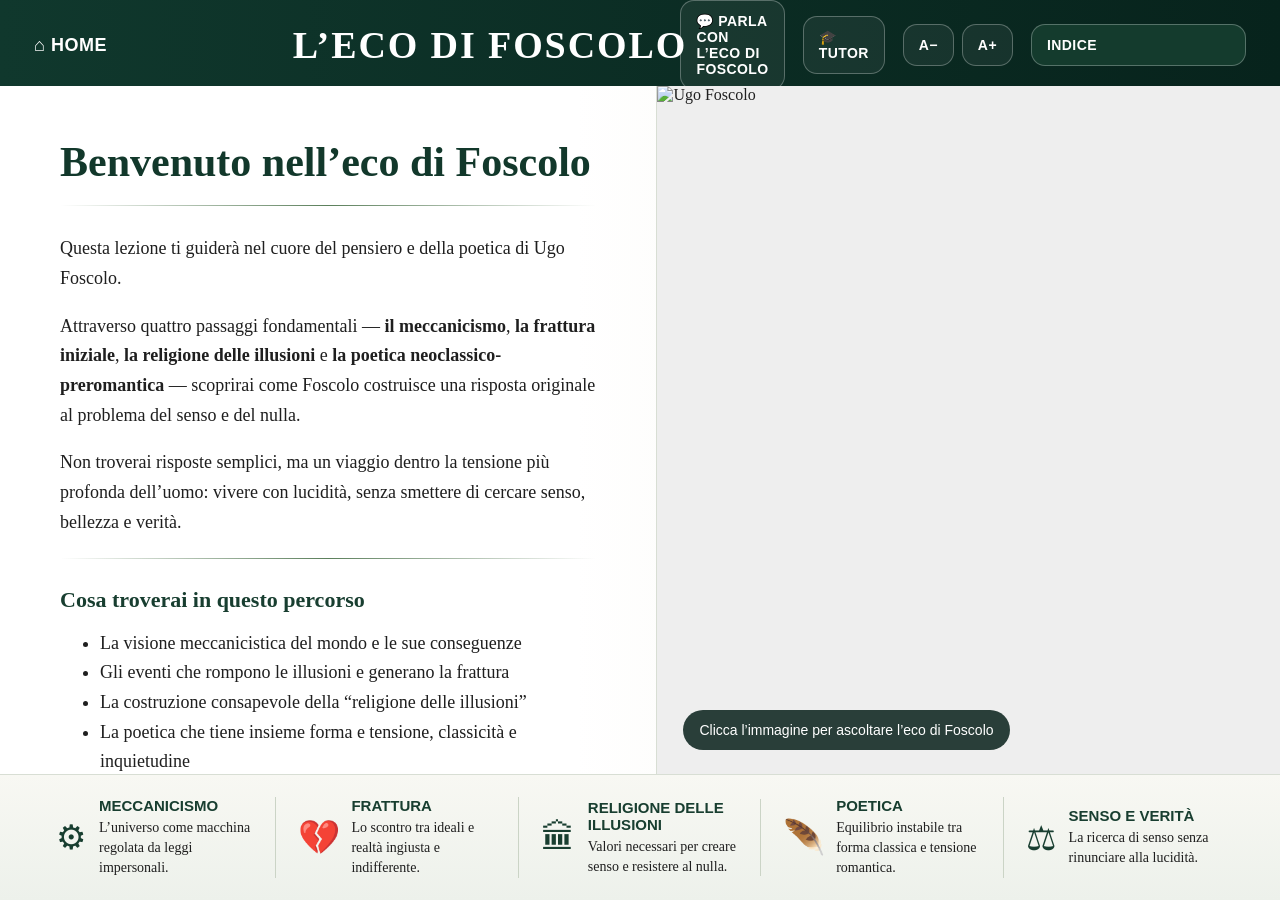
==== index.html @ e1957ee9 "Add files via upload" ====
<!DOCTYPE html><html lang="it"><head><meta charset="UTF-8"><meta name="viewport" content="width=device-width, initial-scale=1.0"><title>L’eco di Foscolo</title><link rel="manifest" href="/manifest.webmanifest"><link rel="stylesheet" href="/style.css"></head><body><div class="app"><header class="topbar"><div class="nav-left"><a class="nav-link home" href="/index.html">⌂ HOME</a></div><div class="brand">L’ECO DI FOSCOLO</div><nav class="nav-right"><a class="nav-link" href="/chatbot-eco.html">💬 PARLA CON<br>L’ECO DI FOSCOLO</a><a class="nav-link" href="/tutor.html">🎓 TUTOR</a><div class="font-controls"><button class="font-btn" data-font-minus>A−</button><button class="font-btn" data-font-plus>A+</button></div><div class="select-wrap"><select data-index><option value="">INDICE</option><option value="/lezioni/meccanicismo.html">1. Meccanicismo</option><option value="/lezioni/frattura.html">2. Frattura iniziale</option><option value="/lezioni/religione-illusioni.html">3. Religione delle illusioni</option><option value="/lezioni/poetica.html">4. Poetica</option><option value="/lezioni/sintesi.html">Sintesi unitaria</option><option value="/test/test-foscolo.html">Test finale</option></select></div></nav></header><main class="main "><section class="content-panel"><h1>Benvenuto nell’eco di Foscolo</h1><div class="intro-rule"></div><p>Questa lezione ti guiderà nel cuore del pensiero e della poetica di Ugo Foscolo.</p><p>Attraverso quattro passaggi fondamentali — <strong>il meccanicismo</strong>, <strong>la frattura iniziale</strong>, <strong>la religione delle illusioni</strong> e <strong>la poetica neoclassico-preromantica</strong> — scoprirai come Foscolo costruisce una risposta originale al problema del senso e del nulla.</p><p>Non troverai risposte semplici, ma un viaggio dentro la tensione più profonda dell’uomo: vivere con lucidità, senza smettere di cercare senso, bellezza e verità.</p><div class="intro-rule"></div><h3>Cosa troverai in questo percorso</h3><ul><li>La visione meccanicistica del mondo e le sue conseguenze</li><li>Gli eventi che rompono le illusioni e generano la frattura</li><li>La costruzione consapevole della “religione delle illusioni”</li><li>La poetica che tiene insieme forma e tensione, classicità e inquietudine</li><li>Un test finale per verificare e consolidare ciò che hai imparato</li></ul></section><aside class="sidecar" id="sidecar"><img src="/immagini/foscolo.png" alt="Ugo Foscolo"><div class="click-hint">Clicca l’immagine per ascoltare l’eco di Foscolo</div></aside><script>document.addEventListener('DOMContentLoaded',()=>{const side=document.getElementById('sidecar');side.addEventListener('click',()=>{side.innerHTML='<iframe src="https://www.youtube.com/embed/9wWYBl2ulKw?autoplay=1&playsinline=1" title="L eco di Foscolo" allow="accelerometer; autoplay; clipboard-write; encrypted-media; gyroscope; picture-in-picture; web-share" allowfullscreen></iframe><button onclick="location.reload()">torna all’immagine</button>'},{once:true})})</script></main><footer class="concept-footer"><div class="concept"><div class="icon">⚙</div><div><strong>MECCANICISMO</strong><span>L’universo come macchina regolata da leggi impersonali.</span></div></div><div class="concept"><div class="icon">💔</div><div><strong>FRATTURA</strong><span>Lo scontro tra ideali e realtà ingiusta e indifferente.</span></div></div><div class="concept"><div class="icon">🏛</div><div><strong>RELIGIONE DELLE ILLUSIONI</strong><span>Valori necessari per creare senso e resistere al nulla.</span></div></div><div class="concept"><div class="icon">🪶</div><div><strong>POETICA</strong><span>Equilibrio instabile tra forma classica e tensione romantica.</span></div></div><div class="concept"><div class="icon">⚖</div><div><strong>SENSO E VERITÀ</strong><span>La ricerca di senso senza rinunciare alla lucidità.</span></div></div></footer></div><script src="/app.js"></script></body></html>
---- style.css ----
:root{--green:#143b2d;--green2:#5b7f5b;--cream:#fbfaf6;--light:#f5f6f4;--line:#d8ded4;--text:#1f1f1f;--muted:#666;--fontScale:1}
*{box-sizing:border-box} html,body{margin:0;height:100%;font-family:Georgia,serif;color:var(--text);background:#fff;overflow:hidden}
.app{height:100vh;display:flex;flex-direction:column}
.topbar{height:86px;background:linear-gradient(90deg,#10382d,#07231c);color:#fff;display:grid;grid-template-columns:220px 1fr 520px;align-items:center;padding:0 34px;gap:18px;box-shadow:0 3px 14px #0003;font-family:Arial,sans-serif}
.brand{font-family:Georgia,serif;text-align:center;font-size:38px;letter-spacing:.05em;font-weight:bold}
.nav-left,.nav-right{display:flex;align-items:center;gap:18px}.nav-right{justify-content:flex-end}
.nav-link,.select-wrap select,.font-btn{color:#fff;text-decoration:none;font-weight:700;letter-spacing:.03em;border:1px solid #ffffff47;border-radius:14px;padding:12px 15px;background:#ffffff0f;font-size:14px}
.home{border:0;background:transparent;font-size:18px;padding-left:0}.select-wrap select{appearance:none;background:#143b2d;color:white;cursor:pointer}.font-controls{display:flex;gap:8px}.font-btn{cursor:pointer}
.main{flex:1;min-height:0;display:grid;grid-template-columns:minmax(420px,1fr) minmax(420px,.95fr);background:linear-gradient(90deg,#fff 0%,#fff 45%,#f3f0e8 100%)}
.content-panel{padding:54px 60px;overflow:auto}.content-panel h1{font-size:calc(42px * var(--fontScale));line-height:1.08;margin:0 0 12px;color:#12382b}.content-panel h2{font-size:calc(28px * var(--fontScale));font-weight:400;color:var(--green2);margin:0 0 25px}.content-panel h3{font-size:calc(22px * var(--fontScale));color:#183e30;margin:28px 0 12px}.content-panel p,.content-panel li{font-size:calc(18px * var(--fontScale));line-height:1.65}
.intro-rule{height:1px;background:linear-gradient(90deg,transparent,var(--green2),transparent);margin:20px 0 28px}.lead{background:#f5f6f4e0;border-left:6px solid var(--green2);padding:18px 20px;border-radius:14px}.box{background:#eef2ee;border-radius:15px;padding:17px 20px;margin:22px 0;border:1px solid var(--line)}.box strong,.highlight{color:#183e30;font-weight:bold}
.sidecar{position:relative;overflow:hidden;border-left:1px solid var(--line);display:flex;align-items:stretch;justify-content:center;background:#eee}.sidecar img,.sidecar iframe{width:100%;height:100%;object-fit:cover;border:0;display:block}.sidecar .click-hint{position:absolute;left:26px;bottom:24px;background:#08201ad9;color:#fff;padding:12px 16px;border-radius:999px;font-family:Arial,sans-serif;font-size:14px}.sidecar button{position:absolute;right:20px;top:20px;border:0;border-radius:999px;background:#08201ad9;color:#fff;padding:10px 14px;font-weight:bold;cursor:pointer}
.concept-footer{height:126px;background:linear-gradient(180deg,#f8f8f3,#edf1eb);border-top:1px solid var(--line);display:grid;grid-template-columns:repeat(5,1fr);align-items:center;padding:14px 34px}.concept{display:flex;gap:13px;align-items:center;border-right:1px solid #cbd4c6;padding:0 22px;min-height:74px}.concept:last-child{border-right:0}.icon{font-size:34px;color:#183e30;width:40px;text-align:center}.concept strong{display:block;color:#183e30;font-family:Arial,sans-serif;font-size:15px;margin-bottom:4px}.concept span{font-size:14px;line-height:1.35}
.lesson-layout{grid-template-columns:1.08fr .92fr}.lesson-side{padding:38px;overflow:auto;background:#f7f7f1}.quote{border-left:5px solid var(--green2);padding:14px 0 14px 18px;font-style:italic;color:#555;font-size:calc(20px * var(--fontScale));background:#ffffff88;border-radius:0 12px 12px 0}.keywords{background:#fff;border:1px solid var(--line);border-radius:18px;padding:20px;margin-top:22px}.map-img{width:100%;border-radius:18px;border:1px solid var(--line);margin-top:22px}
.cards{display:grid;grid-template-columns:repeat(4,1fr);gap:12px;margin:24px 0}.step{background:var(--cream);border:1px solid var(--line);border-radius:16px;padding:15px}.step b{color:#183e30}.vocab-grid{display:grid;grid-template-columns:repeat(2,1fr);gap:14px}.term{background:var(--cream);border:1px solid var(--line);border-radius:14px;padding:14px 16px;font-size:calc(16px * var(--fontScale));line-height:1.45}
.question{border:1px solid var(--line);border-radius:18px;padding:22px;margin:18px 0;background:#fff}.question label{display:block;padding:13px 15px;border:1px solid var(--line);border-radius:12px;margin:10px 0;background:var(--cream);cursor:pointer;font-size:calc(17px * var(--fontScale));line-height:1.4}.primary-btn{border:0;background:var(--green2);color:white;border-radius:999px;padding:14px 23px;font-weight:bold;font-size:16px;cursor:pointer}.result-card{background:#0b2e25;color:white;border-radius:20px;padding:24px;margin:24px 0}.review{background:#f7f3f3;border-left:6px solid #a94442;border-radius:16px;padding:20px;margin:18px 0}.hidden{display:none!important}
@media(max-width:980px){html,body{overflow:auto}.topbar{height:auto;grid-template-columns:1fr;padding:18px}.brand{text-align:left;font-size:30px}.nav-right{justify-content:flex-start;flex-wrap:wrap}.main{grid-template-columns:1fr;overflow:auto}.sidecar{height:48vh}.concept-footer{height:auto;grid-template-columns:1fr;padding:12px 22px}.concept{border-right:0;border-bottom:1px solid #cbd4c6}.content-panel{padding:32px 28px}.cards,.vocab-grid{grid-template-columns:1fr}}
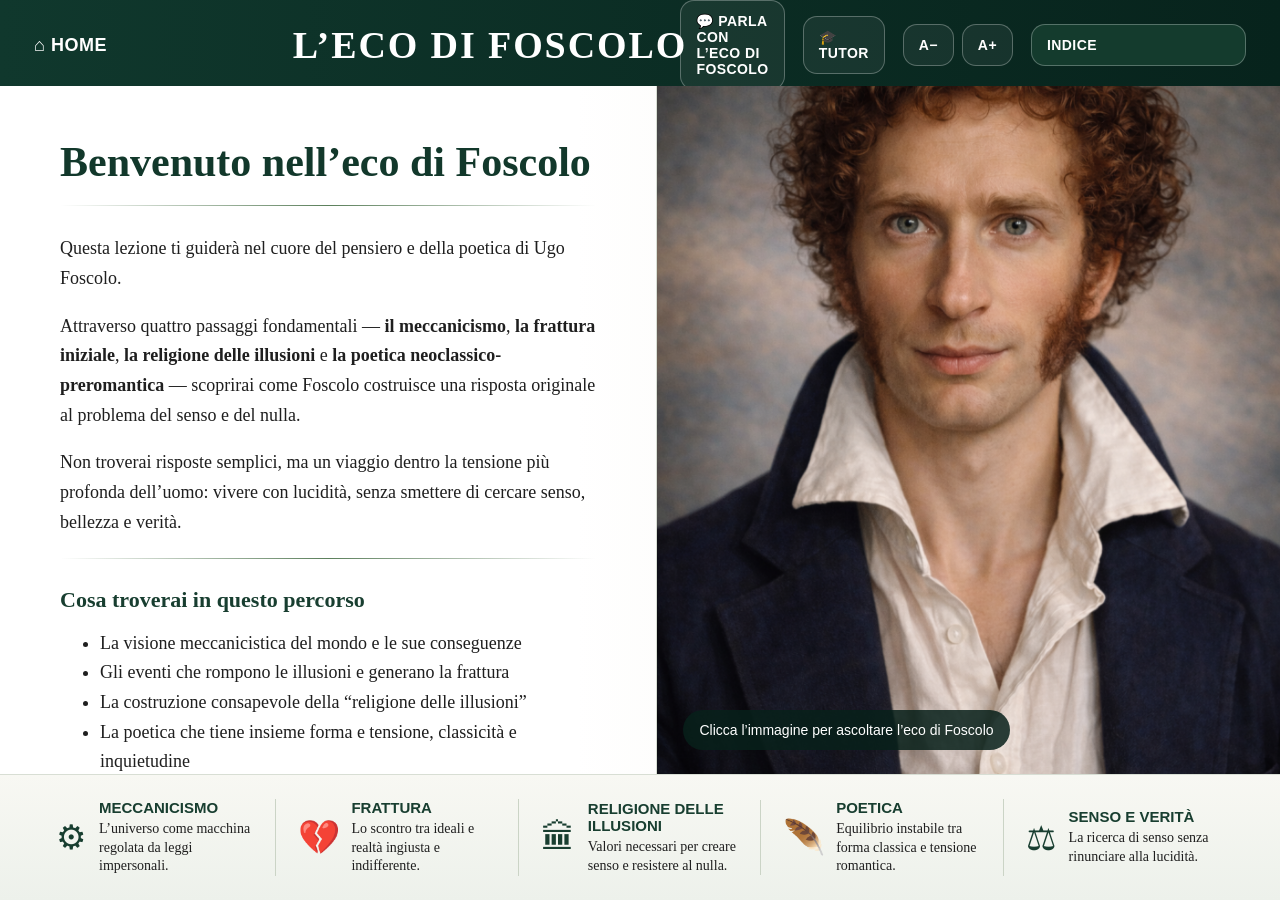
==== commit a55efda6: "Update index.html" ====
--- a/index.html
+++ b/index.html
@@ -1 +1 @@
-<!DOCTYPE html><html lang="it"><head><meta charset="UTF-8"><meta name="viewport" content="width=device-width, initial-scale=1.0"><title>L’eco di Foscolo</title><link rel="manifest" href="/manifest.webmanifest"><link rel="stylesheet" href="/style.css"></head><body><div class="app"><header class="topbar"><div class="nav-left"><a class="nav-link home" href="/index.html">⌂ HOME</a></div><div class="brand">L’ECO DI FOSCOLO</div><nav class="nav-right"><a class="nav-link" href="/chatbot-eco.html">💬 PARLA CON<br>L’ECO DI FOSCOLO</a><a class="nav-link" href="/tutor.html">🎓 TUTOR</a><div class="font-controls"><button class="font-btn" data-font-minus>A−</button><button class="font-btn" data-font-plus>A+</button></div><div class="select-wrap"><select data-index><option value="">INDICE</option><option value="/lezioni/meccanicismo.html">1. Meccanicismo</option><option value="/lezioni/frattura.html">2. Frattura iniziale</option><option value="/lezioni/religione-illusioni.html">3. Religione delle illusioni</option><option value="/lezioni/poetica.html">4. Poetica</option><option value="/lezioni/sintesi.html">Sintesi unitaria</option><option value="/test/test-foscolo.html">Test finale</option></select></div></nav></header><main class="main "><section class="content-panel"><h1>Benvenuto nell’eco di Foscolo</h1><div class="intro-rule"></div><p>Questa lezione ti guiderà nel cuore del pensiero e della poetica di Ugo Foscolo.</p><p>Attraverso quattro passaggi fondamentali — <strong>il meccanicismo</strong>, <strong>la frattura iniziale</strong>, <strong>la religione delle illusioni</strong> e <strong>la poetica neoclassico-preromantica</strong> — scoprirai come Foscolo costruisce una risposta originale al problema del senso e del nulla.</p><p>Non troverai risposte semplici, ma un viaggio dentro la tensione più profonda dell’uomo: vivere con lucidità, senza smettere di cercare senso, bellezza e verità.</p><div class="intro-rule"></div><h3>Cosa troverai in questo percorso</h3><ul><li>La visione meccanicistica del mondo e le sue conseguenze</li><li>Gli eventi che rompono le illusioni e generano la frattura</li><li>La costruzione consapevole della “religione delle illusioni”</li><li>La poetica che tiene insieme forma e tensione, classicità e inquietudine</li><li>Un test finale per verificare e consolidare ciò che hai imparato</li></ul></section><aside class="sidecar" id="sidecar"><img src="/immagini/foscolo.png" alt="Ugo Foscolo"><div class="click-hint">Clicca l’immagine per ascoltare l’eco di Foscolo</div></aside><script>document.addEventListener('DOMContentLoaded',()=>{const side=document.getElementById('sidecar');side.addEventListener('click',()=>{side.innerHTML='<iframe src="https://www.youtube.com/embed/9wWYBl2ulKw?autoplay=1&playsinline=1" title="L eco di Foscolo" allow="accelerometer; autoplay; clipboard-write; encrypted-media; gyroscope; picture-in-picture; web-share" allowfullscreen></iframe><button onclick="location.reload()">torna all’immagine</button>'},{once:true})})</script></main><footer class="concept-footer"><div class="concept"><div class="icon">⚙</div><div><strong>MECCANICISMO</strong><span>L’universo come macchina regolata da leggi impersonali.</span></div></div><div class="concept"><div class="icon">💔</div><div><strong>FRATTURA</strong><span>Lo scontro tra ideali e realtà ingiusta e indifferente.</span></div></div><div class="concept"><div class="icon">🏛</div><div><strong>RELIGIONE DELLE ILLUSIONI</strong><span>Valori necessari per creare senso e resistere al nulla.</span></div></div><div class="concept"><div class="icon">🪶</div><div><strong>POETICA</strong><span>Equilibrio instabile tra forma classica e tensione romantica.</span></div></div><div class="concept"><div class="icon">⚖</div><div><strong>SENSO E VERITÀ</strong><span>La ricerca di senso senza rinunciare alla lucidità.</span></div></div></footer></div><script src="/app.js"></script></body></html>+<!e=1.0"><title>L’eco di Foscolo</title><link rel="manifest" href="/manifest.webmanifest"><link rel="stylesheet" href="/style.css"></head><body><div class="app"><header class="topbar"><div class="nav-left"><a class="nav-link home" href="/index.html">⌂ HOME</a></div><div class="brand">L’ECO DI FOSCOLO</div><nav class="nav-right"><a class="nav-link" href="/chatbot-eco.html">💬 PARLA CON<br>L’ECO DI FOSCOLO</a><a class="nav-link" href="/tutor.html">🎓 TUTOR</a><div class="font-controls"><button class="font-btn" data-font-minus>A−</button><button class="font-btn" data-font-plus>A+</button></div><div class="select-wrap"><select data-index><option value="">INDICE</option><option value="/lezioni/meccanicismo.html">1. Meccanicismo</option><option value="/lezioni/frattura.html">2. Frattura iniziale</option><option value="/lezioni/religione-illusioni.html">3. Religione delle illusioni</option><option value="/lezioni/poetica.html">4. Poetica</option><option value="/lezioni/sintesi.html">Sintesi unitaria</option><option value="/test/test-foscolo.html">Test finale</option></select></div></nav></header><main class="main "><section class="content-panel"><h1>Benvenuto nell’eco di Foscolo</h1><div class="intro-rule"></div><p>Questa lezione ti guiderà nel cuore del pensiero e della poetica di Ugo Foscolo.</p><p>Attraverso quattro passaggi fondamentali — <strong>il meccanicismo</strong>, <strong>la frattura iniziale</strong>, <strong>la religione delle illusioni</strong> e <strong>la poetica neoclassico-preromantica</strong> — scoprirai come Foscolo costruisce una risposta originale al problema del senso e del nulla.</p><p>Non troverai risposte semplici, ma un viaggio dentro la tensione più profonda dell’uomo: vivere con lucidità, senza smettere di cercare senso, bellezza e verità.</p><div class="intro-rule"></div><h3>Cosa troverai in questo percorso</h3><ul><li>La visione meccanicistica del mondo e le sue conseguenze</li><li>Gli eventi che rompono le illusioni e generano la frattura</li><li>La costruzione consapevole della “religione delle illusioni”</li><li>La poetica che tiene insieme forma e tensione, classicità e inquietudine</li><li>Un test finale per verificare e consolidare ciò che hai imparato</li></ul></section><aside class="sidecar" id="sidecar"><img src="/immagini/foscolo.png" alt="Ugo Foscolo"><div class="click-hint">Clicca l’immagine per ascoltare l’eco di Foscolo</div></aside><script>document.addEventListener('DOMContentLoaded',()=>{const side=document.getElementById('sidecar');side.addEventListener('click',()=>{side.innerHTML='<iframe src="https://www.youtube.com/embed/9wWYBl2ulKw?autoplay=1&playsinline=1" title="L eco di Foscolo" allow="accelerometer; autoplay; clipboard-write; encrypted-media; gyroscope; picture-in-picture; web-share" allowfullscreen></iframe><button onclick="location.reload()">torna all’immagine</button>'},{once:true})})</script></main><footer class="concept-footer"><div class="concept"><div class="icon">⚙</div><div><strong>MECCANICISMO</strong><span>L’universo come macchina regolata da leggi impersonali.</span></div></div><div class="concept"><div class="icon">💔</div><div><strong>FRATTURA</strong><span>Lo scontro tra ideali e realtà ingiusta e indifferente.</span></div></div><div class="concept"><div class="icon">🏛</div><div><strong>RELIGIONE DELLE ILLUSIONI</strong><span>Valori necessari per creare senso e resistere al nulla.</span></div></div><div class="concept"><div class="icon">🪶</div><div><strong>POETICA</strong><span>Equilibrio instabile tra forma classica e tensione romantica.</span></div></div><div class="concept"><div class="icon">⚖</div><div><strong>SENSO E VERITÀ</strong><span>La ricerca di senso senza rinunciare alla lucidità.</span></div></div></footer></div><script src="/app.js"></script></body></html>
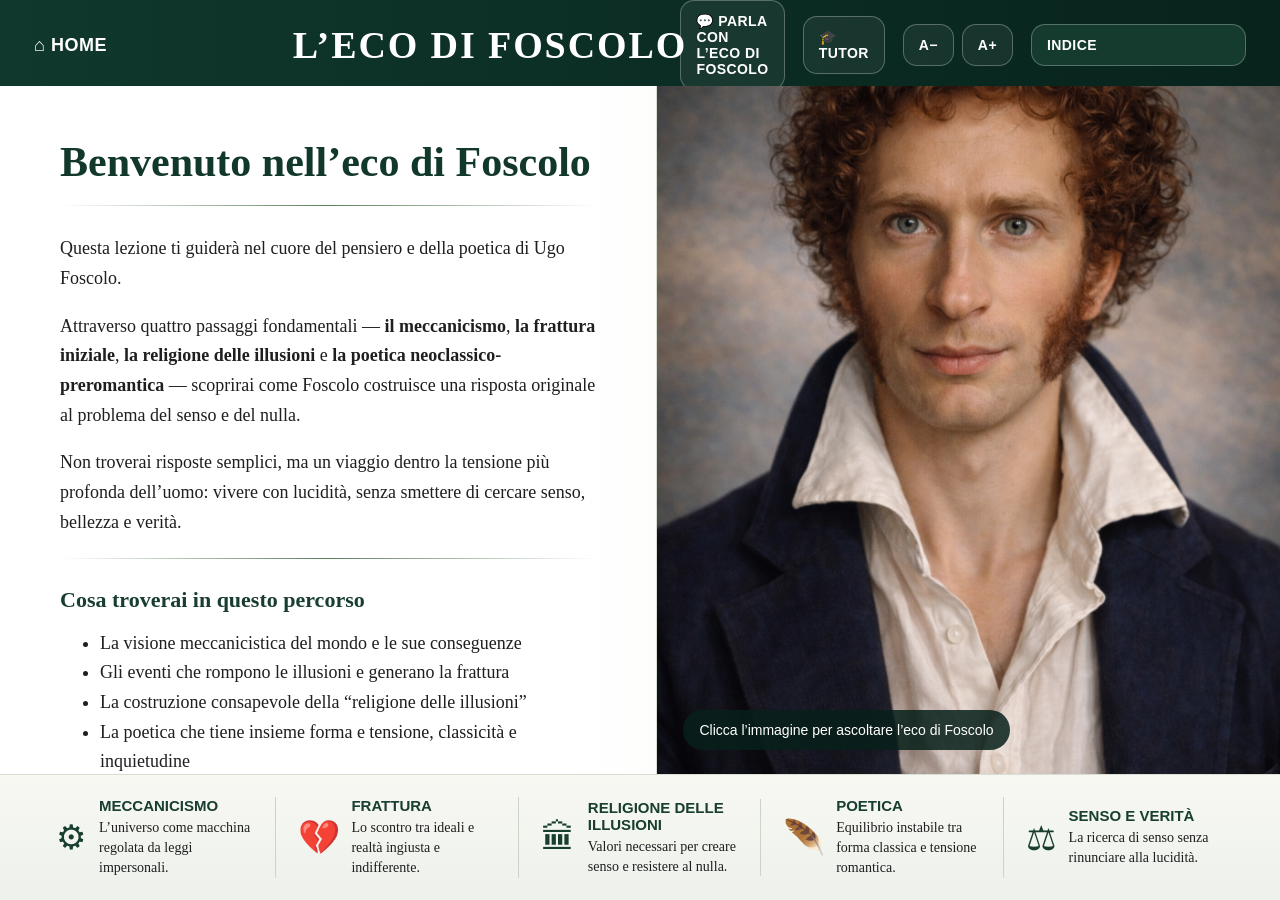
==== commit d4f887a9: "Create index.html" ====
--- a/index.html
+++ b/index.html
@@ -1 +1,182 @@
-<!e=1.0"><title>L’eco di Foscolo</title><link rel="manifest" href="/manifest.webmanifest"><link rel="stylesheet" href="/style.css"></head><body><div class="app"><header class="topbar"><div class="nav-left"><a class="nav-link home" href="/index.html">⌂ HOME</a></div><div class="brand">L’ECO DI FOSCOLO</div><nav class="nav-right"><a class="nav-link" href="/chatbot-eco.html">💬 PARLA CON<br>L’ECO DI FOSCOLO</a><a class="nav-link" href="/tutor.html">🎓 TUTOR</a><div class="font-controls"><button class="font-btn" data-font-minus>A−</button><button class="font-btn" data-font-plus>A+</button></div><div class="select-wrap"><select data-index><option value="">INDICE</option><option value="/lezioni/meccanicismo.html">1. Meccanicismo</option><option value="/lezioni/frattura.html">2. Frattura iniziale</option><option value="/lezioni/religione-illusioni.html">3. Religione delle illusioni</option><option value="/lezioni/poetica.html">4. Poetica</option><option value="/lezioni/sintesi.html">Sintesi unitaria</option><option value="/test/test-foscolo.html">Test finale</option></select></div></nav></header><main class="main "><section class="content-panel"><h1>Benvenuto nell’eco di Foscolo</h1><div class="intro-rule"></div><p>Questa lezione ti guiderà nel cuore del pensiero e della poetica di Ugo Foscolo.</p><p>Attraverso quattro passaggi fondamentali — <strong>il meccanicismo</strong>, <strong>la frattura iniziale</strong>, <strong>la religione delle illusioni</strong> e <strong>la poetica neoclassico-preromantica</strong> — scoprirai come Foscolo costruisce una risposta originale al problema del senso e del nulla.</p><p>Non troverai risposte semplici, ma un viaggio dentro la tensione più profonda dell’uomo: vivere con lucidità, senza smettere di cercare senso, bellezza e verità.</p><div class="intro-rule"></div><h3>Cosa troverai in questo percorso</h3><ul><li>La visione meccanicistica del mondo e le sue conseguenze</li><li>Gli eventi che rompono le illusioni e generano la frattura</li><li>La costruzione consapevole della “religione delle illusioni”</li><li>La poetica che tiene insieme forma e tensione, classicità e inquietudine</li><li>Un test finale per verificare e consolidare ciò che hai imparato</li></ul></section><aside class="sidecar" id="sidecar"><img src="/immagini/foscolo.png" alt="Ugo Foscolo"><div class="click-hint">Clicca l’immagine per ascoltare l’eco di Foscolo</div></aside><script>document.addEventListener('DOMContentLoaded',()=>{const side=document.getElementById('sidecar');side.addEventListener('click',()=>{side.innerHTML='<iframe src="https://www.youtube.com/embed/9wWYBl2ulKw?autoplay=1&playsinline=1" title="L eco di Foscolo" allow="accelerometer; autoplay; clipboard-write; encrypted-media; gyroscope; picture-in-picture; web-share" allowfullscreen></iframe><button onclick="location.reload()">torna all’immagine</button>'},{once:true})})</script></main><footer class="concept-footer"><div class="concept"><div class="icon">⚙</div><div><strong>MECCANICISMO</strong><span>L’universo come macchina regolata da leggi impersonali.</span></div></div><div class="concept"><div class="icon">💔</div><div><strong>FRATTURA</strong><span>Lo scontro tra ideali e realtà ingiusta e indifferente.</span></div></div><div class="concept"><div class="icon">🏛</div><div><strong>RELIGIONE DELLE ILLUSIONI</strong><span>Valori necessari per creare senso e resistere al nulla.</span></div></div><div class="concept"><div class="icon">🪶</div><div><strong>POETICA</strong><span>Equilibrio instabile tra forma classica e tensione romantica.</span></div></div><div class="concept"><div class="icon">⚖</div><div><strong>SENSO E VERITÀ</strong><span>La ricerca di senso senza rinunciare alla lucidità.</span></div></div></footer></div><script src="/app.js"></script></body></html>
+<!DOCTYPE html>
+<html lang="it">
+<head>
+  <meta charset="UTF-8" />
+  <meta name="viewport" content="width=device-width, initial-scale=1.0" />
+
+  <title>L’eco di Foscolo</title>
+
+  <!-- PWA / CSS: percorsi relativi, corretti per GitHub Pages -->
+  <link rel="manifest" href="manifest.webmanifest" />
+  <link rel="stylesheet" href="style.css" />
+</head>
+
+<body>
+  <div class="app">
+
+    <!-- HEADER -->
+    <header class="topbar">
+      <div class="nav-left">
+        <a class="nav-link home" href="index.html">⌂ HOME</a>
+      </div>
+
+      <div class="brand">L’ECO DI FOSCOLO</div>
+
+      <nav class="nav-right">
+        <a class="nav-link" href="chatbot-eco.html">
+          💬 PARLA CON<br />
+          L’ECO DI FOSCOLO
+        </a>
+
+        <a class="nav-link" href="tutor.html">🎓 TUTOR</a>
+
+        <div class="font-controls">
+          <button class="font-btn" type="button" data-font-minus>A−</button>
+          <button class="font-btn" type="button" data-font-plus>A+</button>
+        </div>
+
+        <div class="select-wrap">
+          <select data-index>
+            <option value="">INDICE</option>
+            <option value="lezioni/meccanicismo.html">1. Meccanicismo</option>
+            <option value="lezioni/frattura.html">2. Frattura iniziale</option>
+            <option value="lezioni/religione-illusioni.html">3. Religione delle illusioni</option>
+            <option value="lezioni/poetica.html">4. Poetica</option>
+            <option value="lezioni/sintesi.html">Sintesi unitaria</option>
+            <option value="test/test-foscolo.html">Test finale</option>
+          </select>
+        </div>
+      </nav>
+    </header>
+
+    <!-- MAIN -->
+    <main class="main home-main">
+
+      <!-- CONTENUTO SINISTRA -->
+      <section class="content-panel">
+        <h1>Benvenuto nell’eco di Foscolo</h1>
+
+        <div class="intro-rule"></div>
+
+        <p>
+          Questa lezione ti guiderà nel cuore del pensiero e della poetica di
+          Ugo Foscolo.
+        </p>
+
+        <p>
+          Attraverso quattro passaggi fondamentali —
+          <strong>il meccanicismo</strong>,
+          <strong>la frattura iniziale</strong>,
+          <strong>la religione delle illusioni</strong> e
+          <strong>la poetica neoclassico-preromantica</strong> —
+          scoprirai come Foscolo costruisce una risposta originale al problema
+          del senso e del nulla.
+        </p>
+
+        <p>
+          Non troverai risposte semplici, ma un viaggio dentro la tensione più
+          profonda dell’uomo: vivere con lucidità, senza smettere di cercare
+          senso, bellezza e verità.
+        </p>
+
+        <div class="intro-rule"></div>
+
+        <h3>Cosa troverai in questo percorso</h3>
+
+        <ul class="check-list">
+          <li>La visione meccanicistica del mondo e le sue conseguenze</li>
+          <li>Gli eventi che rompono le illusioni e generano la frattura</li>
+          <li>La costruzione consapevole della “religione delle illusioni”</li>
+          <li>La poetica che tiene insieme forma e tensione, classicità e inquietudine</li>
+          <li>Un test finale per verificare e consolidare ciò che hai imparato</li>
+        </ul>
+      </section>
+
+      <!-- SIDECAR DESTRA -->
+      <aside class="sidecar" id="sidecar">
+        <img src="immagini/foscolo.png" alt="Ugo Foscolo" />
+        <div class="click-hint">
+          Clicca l’immagine per ascoltare l’eco di Foscolo
+        </div>
+      </aside>
+
+    </main>
+
+    <!-- FOOTER CONCETTI CHIAVE -->
+    <footer class="concept-footer">
+      <div class="concept">
+        <div class="icon">⚙</div>
+        <div>
+          <strong>MECCANICISMO</strong>
+          <span>L’universo come macchina regolata da leggi impersonali.</span>
+        </div>
+      </div>
+
+      <div class="concept">
+        <div class="icon">💔</div>
+        <div>
+          <strong>FRATTURA</strong>
+          <span>Lo scontro tra ideali e realtà ingiusta e indifferente.</span>
+        </div>
+      </div>
+
+      <div class="concept">
+        <div class="icon">🏛</div>
+        <div>
+          <strong>RELIGIONE DELLE ILLUSIONI</strong>
+          <span>Valori necessari per creare senso e resistere al nulla.</span>
+        </div>
+      </div>
+
+      <div class="concept">
+        <div class="icon">🪶</div>
+        <div>
+          <strong>POETICA</strong>
+          <span>Equilibrio instabile tra forma classica e tensione romantica.</span>
+        </div>
+      </div>
+
+      <div class="concept">
+        <div class="icon">⚖</div>
+        <div>
+          <strong>SENSO E VERITÀ</strong>
+          <span>La ricerca di senso senza rinunciare alla lucidità.</span>
+        </div>
+      </div>
+    </footer>
+
+  </div>
+
+  <!-- Script video immagine Foscolo -->
+  <script>
+    document.addEventListener("DOMContentLoaded", () => {
+      const side = document.getElementById("sidecar");
+
+      if (side) {
+        side.addEventListener(
+          "click",
+          () => {
+            side.innerHTML = `
+              <div class="video-box">
+                <iframe
+                  src="https://www.youtube.com/embed/9wWYBl2ulKw?autoplay=1&playsinline=1"
+                  title="L’eco di Foscolo"
+                  allow="accelerometer; autoplay; clipboard-write; encrypted-media; gyroscope; picture-in-picture; web-share"
+                  allowfullscreen>
+                </iframe>
+                <button class="back-image-btn" type="button" onclick="location.reload()">
+                  Torna all’immagine
+                </button>
+              </div>
+            `;
+          },
+          { once: true }
+        );
+      }
+    });
+  </script>
+
+  <!-- Script generale -->
+  <script src="app.js"></script>
+</body>
+</html>
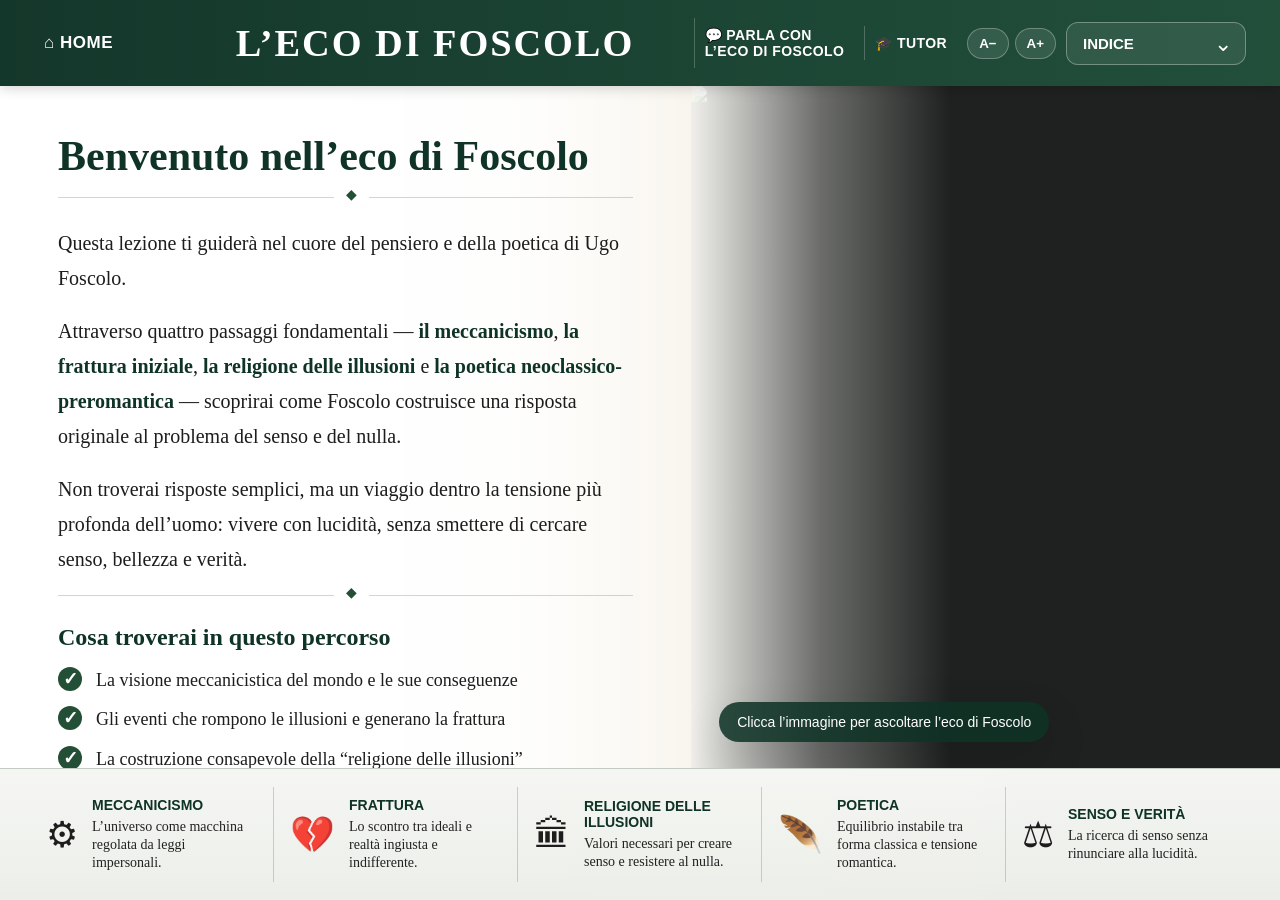
==== commit 67b54341: "Add files via upload" ====
--- a/index.html
+++ b/index.html
@@ -1,182 +1 @@
-<!DOCTYPE html>
-<html lang="it">
-<head>
-  <meta charset="UTF-8" />
-  <meta name="viewport" content="width=device-width, initial-scale=1.0" />
-
-  <title>L’eco di Foscolo</title>
-
-  <!-- PWA / CSS: percorsi relativi, corretti per GitHub Pages -->
-  <link rel="manifest" href="manifest.webmanifest" />
-  <link rel="stylesheet" href="style.css" />
-</head>
-
-<body>
-  <div class="app">
-
-    <!-- HEADER -->
-    <header class="topbar">
-      <div class="nav-left">
-        <a class="nav-link home" href="index.html">⌂ HOME</a>
-      </div>
-
-      <div class="brand">L’ECO DI FOSCOLO</div>
-
-      <nav class="nav-right">
-        <a class="nav-link" href="chatbot-eco.html">
-          💬 PARLA CON<br />
-          L’ECO DI FOSCOLO
-        </a>
-
-        <a class="nav-link" href="tutor.html">🎓 TUTOR</a>
-
-        <div class="font-controls">
-          <button class="font-btn" type="button" data-font-minus>A−</button>
-          <button class="font-btn" type="button" data-font-plus>A+</button>
-        </div>
-
-        <div class="select-wrap">
-          <select data-index>
-            <option value="">INDICE</option>
-            <option value="lezioni/meccanicismo.html">1. Meccanicismo</option>
-            <option value="lezioni/frattura.html">2. Frattura iniziale</option>
-            <option value="lezioni/religione-illusioni.html">3. Religione delle illusioni</option>
-            <option value="lezioni/poetica.html">4. Poetica</option>
-            <option value="lezioni/sintesi.html">Sintesi unitaria</option>
-            <option value="test/test-foscolo.html">Test finale</option>
-          </select>
-        </div>
-      </nav>
-    </header>
-
-    <!-- MAIN -->
-    <main class="main home-main">
-
-      <!-- CONTENUTO SINISTRA -->
-      <section class="content-panel">
-        <h1>Benvenuto nell’eco di Foscolo</h1>
-
-        <div class="intro-rule"></div>
-
-        <p>
-          Questa lezione ti guiderà nel cuore del pensiero e della poetica di
-          Ugo Foscolo.
-        </p>
-
-        <p>
-          Attraverso quattro passaggi fondamentali —
-          <strong>il meccanicismo</strong>,
-          <strong>la frattura iniziale</strong>,
-          <strong>la religione delle illusioni</strong> e
-          <strong>la poetica neoclassico-preromantica</strong> —
-          scoprirai come Foscolo costruisce una risposta originale al problema
-          del senso e del nulla.
-        </p>
-
-        <p>
-          Non troverai risposte semplici, ma un viaggio dentro la tensione più
-          profonda dell’uomo: vivere con lucidità, senza smettere di cercare
-          senso, bellezza e verità.
-        </p>
-
-        <div class="intro-rule"></div>
-
-        <h3>Cosa troverai in questo percorso</h3>
-
-        <ul class="check-list">
-          <li>La visione meccanicistica del mondo e le sue conseguenze</li>
-          <li>Gli eventi che rompono le illusioni e generano la frattura</li>
-          <li>La costruzione consapevole della “religione delle illusioni”</li>
-          <li>La poetica che tiene insieme forma e tensione, classicità e inquietudine</li>
-          <li>Un test finale per verificare e consolidare ciò che hai imparato</li>
-        </ul>
-      </section>
-
-      <!-- SIDECAR DESTRA -->
-      <aside class="sidecar" id="sidecar">
-        <img src="immagini/foscolo.png" alt="Ugo Foscolo" />
-        <div class="click-hint">
-          Clicca l’immagine per ascoltare l’eco di Foscolo
-        </div>
-      </aside>
-
-    </main>
-
-    <!-- FOOTER CONCETTI CHIAVE -->
-    <footer class="concept-footer">
-      <div class="concept">
-        <div class="icon">⚙</div>
-        <div>
-          <strong>MECCANICISMO</strong>
-          <span>L’universo come macchina regolata da leggi impersonali.</span>
-        </div>
-      </div>
-
-      <div class="concept">
-        <div class="icon">💔</div>
-        <div>
-          <strong>FRATTURA</strong>
-          <span>Lo scontro tra ideali e realtà ingiusta e indifferente.</span>
-        </div>
-      </div>
-
-      <div class="concept">
-        <div class="icon">🏛</div>
-        <div>
-          <strong>RELIGIONE DELLE ILLUSIONI</strong>
-          <span>Valori necessari per creare senso e resistere al nulla.</span>
-        </div>
-      </div>
-
-      <div class="concept">
-        <div class="icon">🪶</div>
-        <div>
-          <strong>POETICA</strong>
-          <span>Equilibrio instabile tra forma classica e tensione romantica.</span>
-        </div>
-      </div>
-
-      <div class="concept">
-        <div class="icon">⚖</div>
-        <div>
-          <strong>SENSO E VERITÀ</strong>
-          <span>La ricerca di senso senza rinunciare alla lucidità.</span>
-        </div>
-      </div>
-    </footer>
-
-  </div>
-
-  <!-- Script video immagine Foscolo -->
-  <script>
-    document.addEventListener("DOMContentLoaded", () => {
-      const side = document.getElementById("sidecar");
-
-      if (side) {
-        side.addEventListener(
-          "click",
-          () => {
-            side.innerHTML = `
-              <div class="video-box">
-                <iframe
-                  src="https://www.youtube.com/embed/9wWYBl2ulKw?autoplay=1&playsinline=1"
-                  title="L’eco di Foscolo"
-                  allow="accelerometer; autoplay; clipboard-write; encrypted-media; gyroscope; picture-in-picture; web-share"
-                  allowfullscreen>
-                </iframe>
-                <button class="back-image-btn" type="button" onclick="location.reload()">
-                  Torna all’immagine
-                </button>
-              </div>
-            `;
-          },
-          { once: true }
-        );
-      }
-    });
-  </script>
-
-  <!-- Script generale -->
-  <script src="app.js"></script>
-</body>
-</html>
+<!DOCTYPE html><html lang="it"><head><meta charset="UTF-8"><meta name="viewport" content="width=device-width,initial-scale=1.0"><title>L’eco di Foscolo</title><link rel="manifest" href="manifest.webmanifest"><link rel="stylesheet" href="style.css"></head><body><div class="app"><header class="topbar"><div class="nav-left"><a class="nav-link home" href="index.html">⌂ HOME</a></div><div class="brand">L’ECO DI FOSCOLO</div><nav class="nav-right"><a class="nav-link" href="chatbot-eco.html">💬 PARLA CON<br>L’ECO DI FOSCOLO</a><a class="nav-link" href="tutor.html">🎓 TUTOR</a><div class="font-controls"><button class="font-btn" data-font-minus>A−</button><button class="font-btn" data-font-plus>A+</button></div><div class="select-wrap"><select data-index><option value="">INDICE</option><option value="lezioni/meccanicismo.html">1. Meccanicismo</option><option value="lezioni/frattura.html">2. Frattura iniziale</option><option value="lezioni/religione-illusioni.html">3. Religione delle illusioni</option><option value="lezioni/poetica.html">4. Poetica</option><option value="lezioni/sintesi.html">Sintesi unitaria</option><option value="test/test-foscolo.html">Test finale</option></select></div></nav></header><main class="main"><section class="content-panel"><h1>Benvenuto nell’eco di Foscolo</h1><div class="intro-rule"></div><p>Questa lezione ti guiderà nel cuore del pensiero e della poetica di Ugo Foscolo.</p><p>Attraverso quattro passaggi fondamentali — <strong>il meccanicismo</strong>, <strong>la frattura iniziale</strong>, <strong>la religione delle illusioni</strong> e <strong>la poetica neoclassico-preromantica</strong> — scoprirai come Foscolo costruisce una risposta originale al problema del senso e del nulla.</p><p>Non troverai risposte semplici, ma un viaggio dentro la tensione più profonda dell’uomo: vivere con lucidità, senza smettere di cercare senso, bellezza e verità.</p><div class="intro-rule"></div><h3>Cosa troverai in questo percorso</h3><ul class="check-list"><li>La visione meccanicistica del mondo e le sue conseguenze</li><li>Gli eventi che rompono le illusioni e generano la frattura</li><li>La costruzione consapevole della “religione delle illusioni”</li><li>La poetica che tiene insieme forma e tensione, classicità e inquietudine</li><li>Un test finale per verificare e consolidare ciò che hai imparato</li></ul></section><aside class="sidecar" id="sidecar"><img src="immagini/foscolo.png" alt="Ugo Foscolo"><div class="click-hint">Clicca l’immagine per ascoltare l’eco di Foscolo</div></aside></main><footer class="concept-footer"><div class="concept"><div class="icon">⚙</div><div><strong>MECCANICISMO</strong><span>L’universo come macchina regolata da leggi impersonali.</span></div></div><div class="concept"><div class="icon">💔</div><div><strong>FRATTURA</strong><span>Lo scontro tra ideali e realtà ingiusta e indifferente.</span></div></div><div class="concept"><div class="icon">🏛</div><div><strong>RELIGIONE DELLE ILLUSIONI</strong><span>Valori necessari per creare senso e resistere al nulla.</span></div></div><div class="concept"><div class="icon">🪶</div><div><strong>POETICA</strong><span>Equilibrio instabile tra forma classica e tensione romantica.</span></div></div><div class="concept"><div class="icon">⚖</div><div><strong>SENSO E VERITÀ</strong><span>La ricerca di senso senza rinunciare alla lucidità.</span></div></div></footer></div><script>document.addEventListener('DOMContentLoaded',()=>{const side=document.getElementById('sidecar');side.addEventListener('click',()=>{side.innerHTML=`<div class="video-box"><iframe src="https://www.youtube.com/embed/9wWYBl2ulKw?autoplay=1&playsinline=1" allow="accelerometer; autoplay; clipboard-write; encrypted-media; gyroscope; picture-in-picture; web-share" allowfullscreen></iframe><button class="back-image-btn" onclick="location.reload()">Torna all’immagine</button></div>`},{once:true})})</script><script src="app.js"></script></body></html>
--- a/style.css
+++ b/style.css
@@ -1,18 +1 @@
-
-:root{--green:#143b2d;--green2:#5b7f5b;--cream:#fbfaf6;--light:#f5f6f4;--line:#d8ded4;--text:#1f1f1f;--muted:#666;--fontScale:1}
-*{box-sizing:border-box} html,body{margin:0;height:100%;font-family:Georgia,serif;color:var(--text);background:#fff;overflow:hidden}
-.app{height:100vh;display:flex;flex-direction:column}
-.topbar{height:86px;background:linear-gradient(90deg,#10382d,#07231c);color:#fff;display:grid;grid-template-columns:220px 1fr 520px;align-items:center;padding:0 34px;gap:18px;box-shadow:0 3px 14px #0003;font-family:Arial,sans-serif}
-.brand{font-family:Georgia,serif;text-align:center;font-size:38px;letter-spacing:.05em;font-weight:bold}
-.nav-left,.nav-right{display:flex;align-items:center;gap:18px}.nav-right{justify-content:flex-end}
-.nav-link,.select-wrap select,.font-btn{color:#fff;text-decoration:none;font-weight:700;letter-spacing:.03em;border:1px solid #ffffff47;border-radius:14px;padding:12px 15px;background:#ffffff0f;font-size:14px}
-.home{border:0;background:transparent;font-size:18px;padding-left:0}.select-wrap select{appearance:none;background:#143b2d;color:white;cursor:pointer}.font-controls{display:flex;gap:8px}.font-btn{cursor:pointer}
-.main{flex:1;min-height:0;display:grid;grid-template-columns:minmax(420px,1fr) minmax(420px,.95fr);background:linear-gradient(90deg,#fff 0%,#fff 45%,#f3f0e8 100%)}
-.content-panel{padding:54px 60px;overflow:auto}.content-panel h1{font-size:calc(42px * var(--fontScale));line-height:1.08;margin:0 0 12px;color:#12382b}.content-panel h2{font-size:calc(28px * var(--fontScale));font-weight:400;color:var(--green2);margin:0 0 25px}.content-panel h3{font-size:calc(22px * var(--fontScale));color:#183e30;margin:28px 0 12px}.content-panel p,.content-panel li{font-size:calc(18px * var(--fontScale));line-height:1.65}
-.intro-rule{height:1px;background:linear-gradient(90deg,transparent,var(--green2),transparent);margin:20px 0 28px}.lead{background:#f5f6f4e0;border-left:6px solid var(--green2);padding:18px 20px;border-radius:14px}.box{background:#eef2ee;border-radius:15px;padding:17px 20px;margin:22px 0;border:1px solid var(--line)}.box strong,.highlight{color:#183e30;font-weight:bold}
-.sidecar{position:relative;overflow:hidden;border-left:1px solid var(--line);display:flex;align-items:stretch;justify-content:center;background:#eee}.sidecar img,.sidecar iframe{width:100%;height:100%;object-fit:cover;border:0;display:block}.sidecar .click-hint{position:absolute;left:26px;bottom:24px;background:#08201ad9;color:#fff;padding:12px 16px;border-radius:999px;font-family:Arial,sans-serif;font-size:14px}.sidecar button{position:absolute;right:20px;top:20px;border:0;border-radius:999px;background:#08201ad9;color:#fff;padding:10px 14px;font-weight:bold;cursor:pointer}
-.concept-footer{height:126px;background:linear-gradient(180deg,#f8f8f3,#edf1eb);border-top:1px solid var(--line);display:grid;grid-template-columns:repeat(5,1fr);align-items:center;padding:14px 34px}.concept{display:flex;gap:13px;align-items:center;border-right:1px solid #cbd4c6;padding:0 22px;min-height:74px}.concept:last-child{border-right:0}.icon{font-size:34px;color:#183e30;width:40px;text-align:center}.concept strong{display:block;color:#183e30;font-family:Arial,sans-serif;font-size:15px;margin-bottom:4px}.concept span{font-size:14px;line-height:1.35}
-.lesson-layout{grid-template-columns:1.08fr .92fr}.lesson-side{padding:38px;overflow:auto;background:#f7f7f1}.quote{border-left:5px solid var(--green2);padding:14px 0 14px 18px;font-style:italic;color:#555;font-size:calc(20px * var(--fontScale));background:#ffffff88;border-radius:0 12px 12px 0}.keywords{background:#fff;border:1px solid var(--line);border-radius:18px;padding:20px;margin-top:22px}.map-img{width:100%;border-radius:18px;border:1px solid var(--line);margin-top:22px}
-.cards{display:grid;grid-template-columns:repeat(4,1fr);gap:12px;margin:24px 0}.step{background:var(--cream);border:1px solid var(--line);border-radius:16px;padding:15px}.step b{color:#183e30}.vocab-grid{display:grid;grid-template-columns:repeat(2,1fr);gap:14px}.term{background:var(--cream);border:1px solid var(--line);border-radius:14px;padding:14px 16px;font-size:calc(16px * var(--fontScale));line-height:1.45}
-.question{border:1px solid var(--line);border-radius:18px;padding:22px;margin:18px 0;background:#fff}.question label{display:block;padding:13px 15px;border:1px solid var(--line);border-radius:12px;margin:10px 0;background:var(--cream);cursor:pointer;font-size:calc(17px * var(--fontScale));line-height:1.4}.primary-btn{border:0;background:var(--green2);color:white;border-radius:999px;padding:14px 23px;font-weight:bold;font-size:16px;cursor:pointer}.result-card{background:#0b2e25;color:white;border-radius:20px;padding:24px;margin:24px 0}.review{background:#f7f3f3;border-left:6px solid #a94442;border-radius:16px;padding:20px;margin:18px 0}.hidden{display:none!important}
-@media(max-width:980px){html,body{overflow:auto}.topbar{height:auto;grid-template-columns:1fr;padding:18px}.brand{text-align:left;font-size:30px}.nav-right{justify-content:flex-start;flex-wrap:wrap}.main{grid-template-columns:1fr;overflow:auto}.sidecar{height:48vh}.concept-footer{height:auto;grid-template-columns:1fr;padding:12px 22px}.concept{border-right:0;border-bottom:1px solid #cbd4c6}.content-panel{padding:32px 28px}.cards,.vocab-grid{grid-template-columns:1fr}}
+:root{--green-dark:#0f3326;--green:#234f36;--green-soft:#5b7f5b;--cream:#f7f4ec;--paper:#fbfaf6;--text:#1d1d1d;--line:rgba(35,79,54,.22);--shadow:0 18px 45px rgba(0,0,0,.14);--right:#2f6f3e;--wrong:#a94442;--font-scale:1}*{box-sizing:border-box}html,body{margin:0;width:100%;height:100%}body{font-family:Georgia,'Times New Roman',serif;background:var(--paper);color:var(--text);font-size:calc(18px * var(--font-scale));overflow:hidden}.app{width:100vw;height:100vh;display:grid;grid-template-rows:86px minmax(0,1fr) 132px;background:linear-gradient(90deg,#fff 0%,#f8f5ed 52%,#e8e2d6 100%);overflow:hidden}.topbar{height:86px;background:linear-gradient(90deg,rgba(15,51,38,.98),rgba(21,70,49,.94));color:#fff;display:grid;grid-template-columns:150px 1fr 560px;align-items:center;padding:0 34px;gap:14px;box-shadow:0 2px 12px rgba(0,0,0,.18);z-index:10}.brand{text-align:center;font-size:clamp(28px,3vw,42px);letter-spacing:.05em;font-weight:700;white-space:nowrap}.nav-left,.nav-right{display:flex;align-items:center;gap:10px;min-width:0}.nav-right{justify-content:flex-end}.nav-link{color:#fff;text-decoration:none;font-family:Arial,sans-serif;font-size:14px;font-weight:700;letter-spacing:.03em;display:inline-flex;align-items:center;gap:6px;padding:9px 10px;border-left:1px solid rgba(255,255,255,.22);line-height:1.15}.nav-link.home{border-left:0;font-size:17px}.nav-link:hover{background:rgba(255,255,255,.08);border-radius:10px}.font-controls{display:flex;gap:6px;flex-shrink:0}.font-btn{border:1px solid rgba(255,255,255,.28);background:rgba(255,255,255,.1);color:#fff;border-radius:999px;padding:7px 11px;font-weight:700;cursor:pointer}.select-wrap{position:relative;flex:0 0 180px}.select-wrap select{appearance:none;width:100%;background:rgba(255,255,255,.08);color:#fff;border:1px solid rgba(255,255,255,.32);border-radius:12px;padding:12px 36px 12px 16px;font-family:Arial,sans-serif;font-weight:800;font-size:15px;cursor:pointer}.select-wrap:after{content:'⌄';position:absolute;right:14px;top:9px;color:#fff;pointer-events:none;font-size:22px}.select-wrap option{color:#111}.main{min-height:0;display:grid;grid-template-columns:54% 46%;overflow:hidden}.content-panel{min-height:0;padding:48px 58px;overflow-y:auto;background:linear-gradient(90deg,rgba(255,255,255,.98),rgba(255,255,255,.9) 72%,rgba(255,255,255,.1));z-index:2}.content-panel h1{color:var(--green-dark);font-size:calc(42px * var(--font-scale));line-height:1.08;margin:0 0 18px}.content-panel h3{color:var(--green-dark);font-size:calc(24px * var(--font-scale));margin:26px 0 16px}.content-panel p{font-size:calc(20px * var(--font-scale));line-height:1.75;margin:0 0 18px}.content-panel strong{color:var(--green-dark)}.intro-rule{height:1px;background:var(--line);margin:18px 0 28px;position:relative}.intro-rule:after{content:'◆';position:absolute;top:-11px;left:48%;color:var(--green);background:#fff;padding:0 12px;font-size:14px}.check-list{list-style:none;padding:0;margin:0}.check-list li{position:relative;padding-left:38px;margin:13px 0;line-height:1.45;font-size:calc(18px * var(--font-scale))}.check-list li:before{content:'✓';position:absolute;left:0;top:0;width:24px;height:24px;background:var(--green);color:#fff;border-radius:50%;text-align:center;line-height:24px;font-family:Arial,sans-serif;font-weight:700}.sidecar{position:relative;min-height:0;overflow:hidden;cursor:pointer;background:#1e211f}.sidecar img{width:100%;height:100%;object-fit:cover;object-position:center;display:block}.sidecar:before{content:'';position:absolute;inset:0;background:linear-gradient(90deg,rgba(251,250,246,.95) 0%,rgba(251,250,246,.35) 22%,rgba(251,250,246,0) 44%);pointer-events:none}.click-hint{position:absolute;left:28px;bottom:26px;background:rgba(15,51,38,.86);color:#fff;padding:12px 18px;border-radius:999px;font-family:Arial,sans-serif;font-size:14px;box-shadow:var(--shadow)}.video-box{position:relative;width:100%;height:100%;background:#000;display:grid;place-items:center}.video-box iframe{width:100%;height:100%;border:0}.back-image-btn{position:absolute;left:24px;bottom:24px;border:0;border-radius:999px;padding:12px 18px;background:rgba(255,255,255,.9);font-family:Arial,sans-serif;font-weight:700;cursor:pointer}.concept-footer{height:132px;background:linear-gradient(180deg,rgba(245,246,244,.97),rgba(235,238,232,.97));border-top:1px solid var(--line);display:grid;grid-template-columns:repeat(5,1fr);padding:18px 30px;overflow:hidden}.concept{display:flex;gap:14px;align-items:center;padding:0 16px;border-right:1px solid var(--line)}.concept:last-child{border-right:0}.icon{font-size:36px;line-height:1}.concept strong{display:block;color:var(--green-dark);font-family:Arial,sans-serif;font-size:14px;margin-bottom:5px}.concept span{display:block;color:#222;font-size:14px;line-height:1.3}.lesson-main{grid-template-columns:1fr}.lesson-page{height:100%;overflow-y:auto;padding:36px 48px}.lesson-grid{max-width:1220px;margin:0 auto;display:grid;grid-template-columns:minmax(0,1fr) 380px;gap:28px}.lesson-card,.media-card{background:rgba(255,255,255,.94);border:1px solid var(--line);border-radius:24px;padding:34px;box-shadow:0 12px 32px rgba(0,0,0,.08)}.lesson-card h1{color:var(--green-dark);font-size:calc(40px * var(--font-scale));line-height:1.1;margin-top:0}.lesson-card h2{color:var(--green);font-size:calc(27px * var(--font-scale));font-weight:400;margin-top:24px}.lesson-card p,.lesson-card li{font-size:calc(18px * var(--font-scale));line-height:1.7}.lesson-card strong{color:var(--green-dark)}.box{background:#eef2ee;border-left:6px solid var(--green);padding:18px 20px;border-radius:14px;margin:24px 0}.media-card{padding:20px;height:max-content}.portrait-trigger{position:relative;border-radius:18px;overflow:hidden;cursor:pointer;background:#111;margin-bottom:18px}.portrait-trigger img,.scheme-img{width:100%;display:block;border-radius:18px}.portrait-trigger .click-hint{left:14px;bottom:14px;font-size:12px}.scheme-img{border:1px solid var(--line);cursor:zoom-in}.modal{position:fixed;inset:0;background:rgba(0,0,0,.86);display:none;align-items:center;justify-content:center;z-index:99;padding:24px}.modal.open{display:flex}.modal img{max-width:96vw;max-height:92vh}.modal button{position:absolute;top:20px;right:20px;border:0;border-radius:50%;width:44px;height:44px;font-size:26px;cursor:pointer}.quiz-container{max-width:1050px;margin:0 auto}.question{background:white;border:1px solid var(--line);border-radius:18px;padding:22px;margin:20px 0;box-shadow:0 8px 20px rgba(0,0,0,.05)}.question h3{margin-top:0;color:var(--green-dark);font-size:calc(22px * var(--font-scale))}.question label{display:block;padding:13px 15px;background:var(--cream);border:1px solid var(--line);border-radius:12px;margin:10px 0;cursor:pointer;line-height:1.45;font-size:calc(17px * var(--font-scale))}.question label:hover{background:#eef2ee}.action-btn{border:0;background:var(--green);color:white;padding:14px 24px;border-radius:999px;font-family:Arial,sans-serif;font-weight:700;cursor:pointer;margin:18px 12px 18px 0;font-size:16px}.hidden{display:none!important}.result-area{display:none;margin-top:34px;border-top:2px solid var(--line);padding-top:28px}.score-card{background:var(--green-dark);color:white;border-radius:20px;padding:24px;margin-bottom:24px;box-shadow:var(--shadow)}.score-card h2{color:white;margin-top:0}.score{font-size:calc(42px * var(--font-scale));font-weight:800;margin:8px 0;font-family:Arial,sans-serif}.review{background:var(--cream);border-left:6px solid var(--wrong);border-radius:16px;padding:20px;margin:18px 0}.review h3{margin-top:0;color:var(--wrong)}.review-ok{border-left-color:var(--right)}.review-ok h3,.correct{color:var(--right)}.wrong{color:var(--wrong)}.correct,.wrong{font-weight:700}.small-lesson{margin-top:10px;line-height:1.6;font-size:calc(17px * var(--font-scale))}@media(max-width:1100px){.topbar{grid-template-columns:130px 1fr 520px;padding:0 18px}.brand{font-size:32px}.nav-link{font-size:13px}.select-wrap{flex-basis:160px}.concept span{font-size:13px}.concept{padding:0 10px}.lesson-grid{grid-template-columns:1fr}}@media(max-width:850px){body{overflow:auto}.app{min-height:100vh;height:auto;grid-template-rows:auto auto auto;overflow:visible}.topbar{height:auto;grid-template-columns:1fr;padding:18px;gap:12px}.brand{text-align:left}.nav-left,.nav-right{flex-wrap:wrap;justify-content:flex-start}.main{grid-template-columns:1fr;overflow:visible}.content-panel{padding:34px 26px;overflow:visible}.sidecar{height:58vh}.concept-footer{height:auto;grid-template-columns:1fr;padding:18px}.concept{border-right:0;border-bottom:1px solid var(--line);padding:14px 0}.lesson-page{padding:24px 16px}.lesson-card{padding:24px 20px}}
